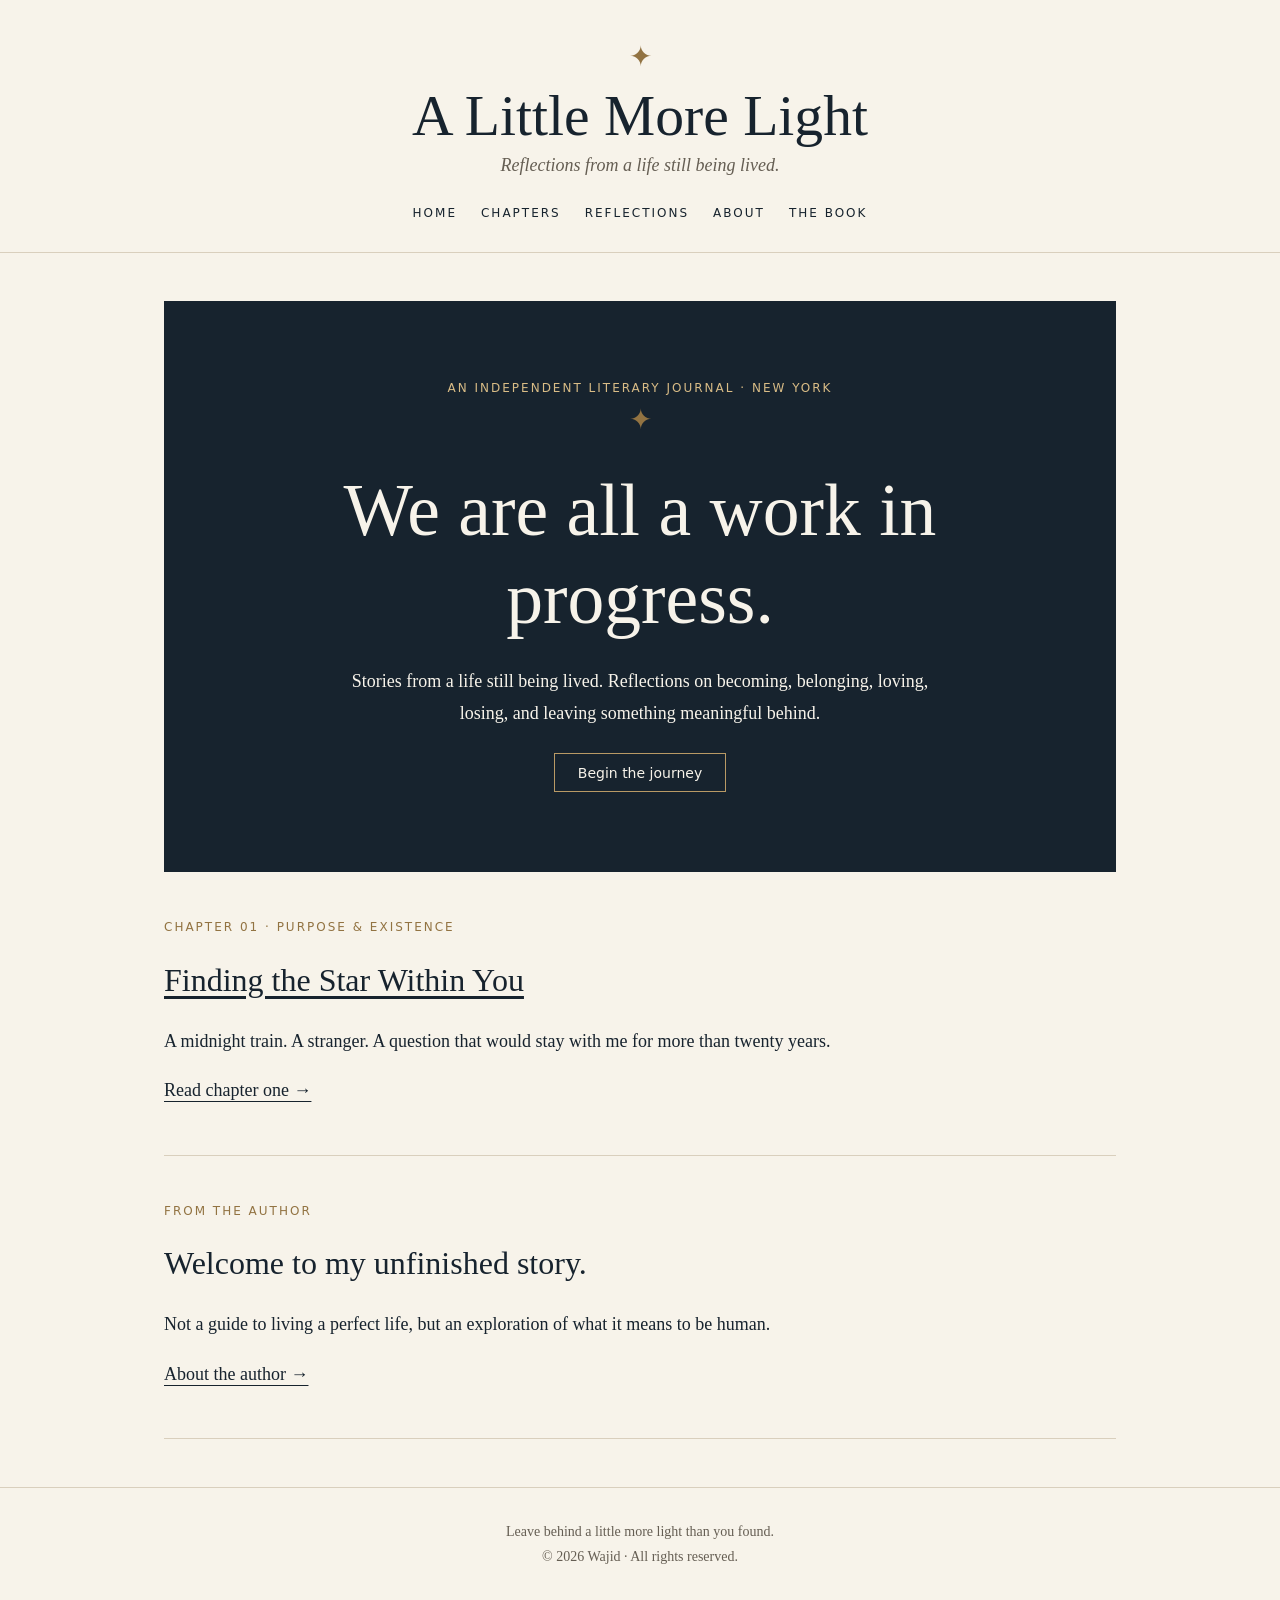
==== index.html @ 2995e587 "Build author website: index.html" ====
<!doctype html><html lang="en"><head><meta charset="utf-8"><meta name="viewport" content="width=device-width, initial-scale=1"><title>Home | A Little More Light</title><meta name="description" content="Personal essays on life, growth, purpose and legacy."><meta property="og:title" content="Home"><meta property="og:description" content="Personal essays on life, growth, purpose and legacy."><link rel="stylesheet" href="style.css"></head><body><header><div class="star" aria-hidden="true">✦</div><a class="brand" href="index.html">A Little More Light</a><div class="sub">Reflections from a life still being lived.</div><nav aria-label="Main navigation"><a href="index.html">Home</a><a href="chapters.html">Chapters</a><a href="reflections.html">Reflections</a><a href="about.html">About</a><a href="book.html">The Book</a></nav></header><main><section class="hero"><div class="eyebrow">An independent literary journal · New York</div><div class="star" aria-hidden="true">✦</div><h1>We are all a work in progress.</h1><p>Stories from a life still being lived. Reflections on becoming, belonging, loving, losing, and leaving something meaningful behind.</p><a class="cta" href="chapter-one.html">Begin the journey</a></section><section class="feature"><div class="eyebrow">Chapter 01 · Purpose &amp; existence</div><h2><a href="chapter-one.html">Finding the Star Within You</a></h2><p>A midnight train. A stranger. A question that would stay with me for more than twenty years.</p><a href="chapter-one.html">Read chapter one →</a></section><section class="feature"><div class="eyebrow">From the author</div><h2>Welcome to my unfinished story.</h2><p>Not a guide to living a perfect life, but an exploration of what it means to be human.</p><a href="about.html">About the author →</a></section></main><footer>Leave behind a little more light than you found.<br>© 2026 Wajid · All rights reserved.</footer></body></html>
---- style.css ----
:root{--ink:#17232e;--paper:#f7f3ea;--gold:#927342;--muted:#655e53}*{box-sizing:border-box}body{margin:0;background:var(--paper);color:var(--ink);font:18px/1.75 Georgia,serif}a{color:inherit;text-underline-offset:5px}header,footer{text-align:center;padding:2rem 1rem}header{border-bottom:1px solid #d9cfbd}header a{text-decoration:none}nav{display:flex;justify-content:center;flex-wrap:wrap;gap:1.5rem;font:12px system-ui;letter-spacing:2px;text-transform:uppercase;margin-top:1.5rem}nav a:hover{text-decoration:underline}.brand{font-size:clamp(2rem,5vw,3.6rem);line-height:1.2;display:block}.star{color:var(--gold);font-size:28px}.sub{color:var(--muted);font-style:italic}main{max-width:1000px;margin:auto;padding:3rem 24px}h1,h2{font-weight:400;line-height:1.2}h1{font-size:clamp(2.5rem,6vw,4.6rem);margin:.3em 0}h2{font-size:2rem}.eyebrow{font:12px system-ui;letter-spacing:2px;text-transform:uppercase;color:var(--gold)}.hero{background:var(--ink);color:#f7f3ea;padding:clamp(2rem,7vw,5rem);text-align:center;position:relative;overflow:hidden}.hero .eyebrow{color:#d9bc86}.hero p{max-width:580px;margin:1.5rem auto}.cta{display:inline-block;border:1px solid #b99a65;padding:.65rem 1.4rem;text-decoration:none;font:14px system-ui}.cta:hover{background:#b99a65;color:#17232e}.feature{padding:3rem 0;border-bottom:1px solid #d9cfbd}.reading{max-width:720px}.reading h1{font-size:clamp(2.5rem,6vw,4rem)}.reading p{margin:1.4em 0}.reading blockquote{margin:2rem 0;padding:0 0 0 1.2rem;border-left:2px solid var(--gold);font-size:1.4rem}footer{border-top:1px solid #d9cfbd;color:var(--muted);font-size:14px}button{font:inherit}a:focus-visible{outline:2px solid var(--gold);outline-offset:4px}
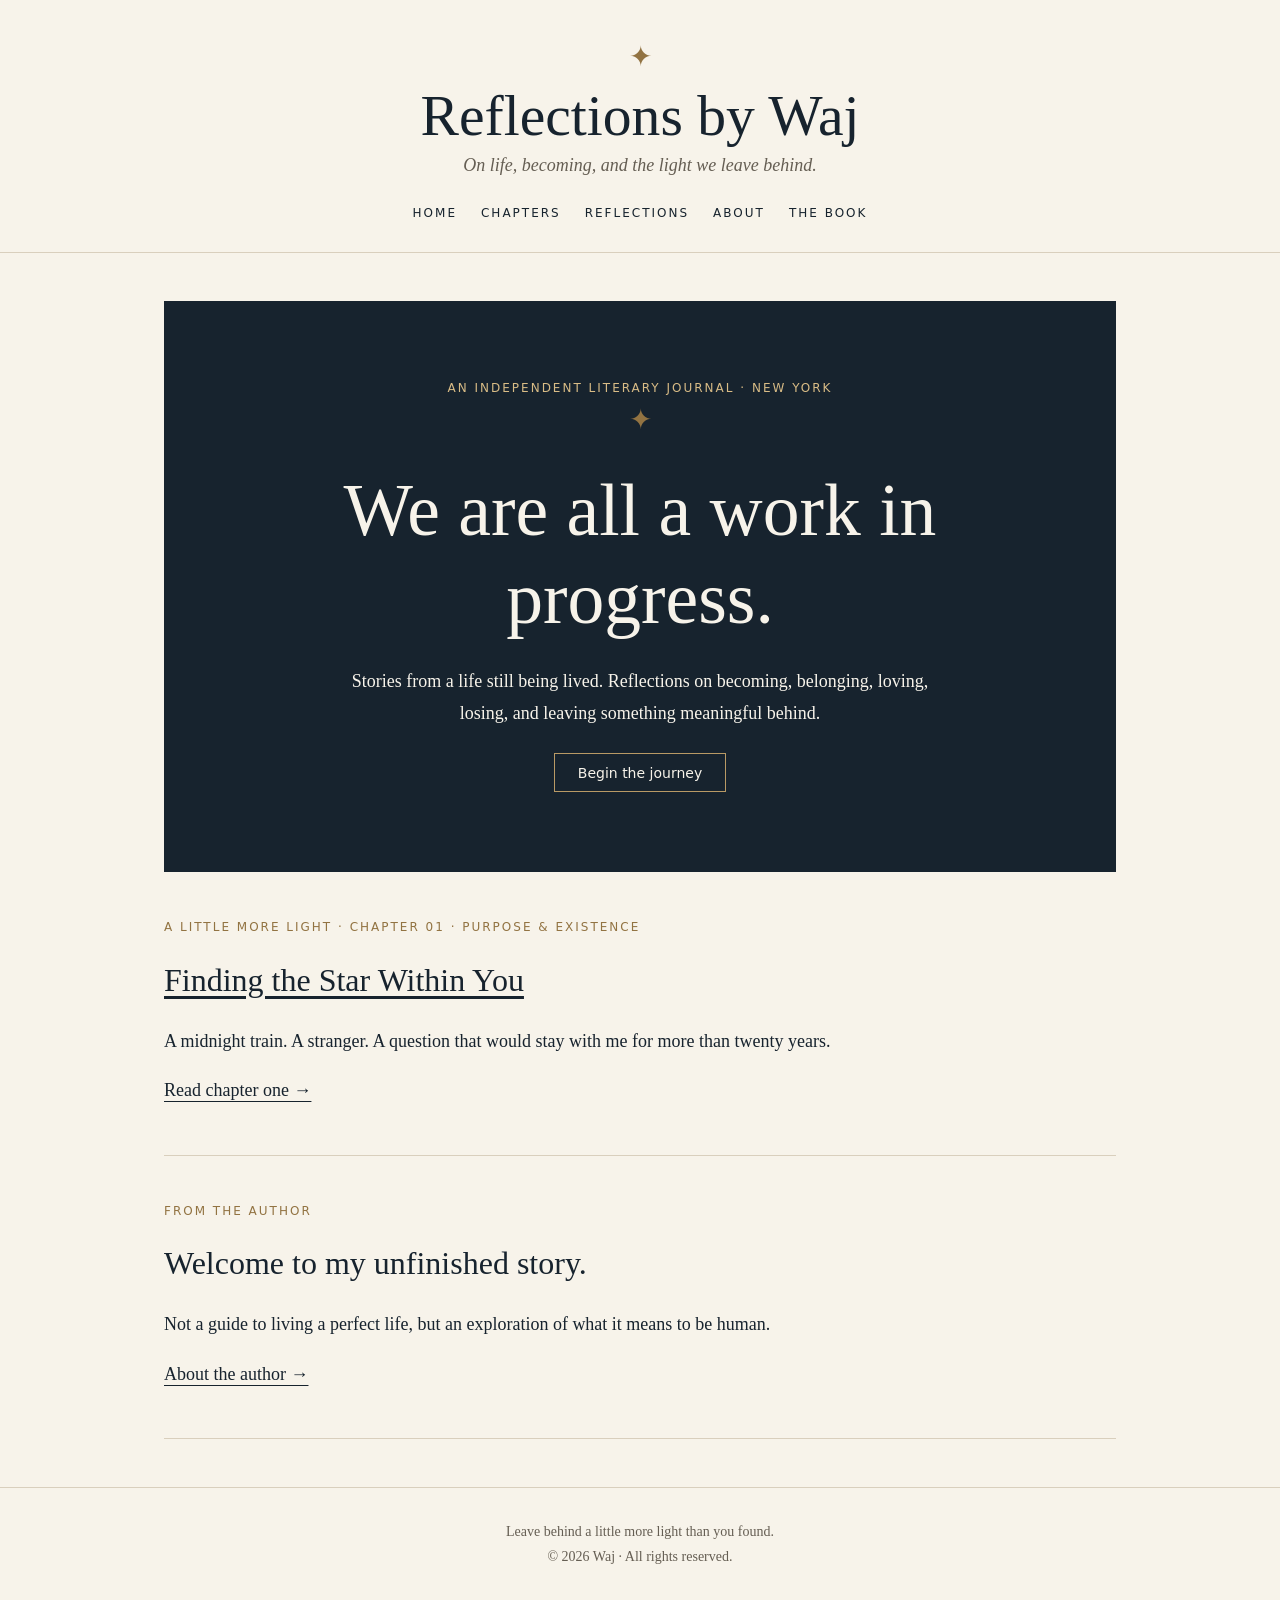
==== commit 6d1ea6ac: "Rebrand publication as Reflections by Waj" ====
--- a/index.html
+++ b/index.html
@@ -1 +1 @@
-<!doctype html><html lang="en"><head><meta charset="utf-8"><meta name="viewport" content="width=device-width, initial-scale=1"><title>Home | A Little More Light</title><meta name="description" content="Personal essays on life, growth, purpose and legacy."><meta property="og:title" content="Home"><meta property="og:description" content="Personal essays on life, growth, purpose and legacy."><link rel="stylesheet" href="style.css"></head><body><header><div class="star" aria-hidden="true">✦</div><a class="brand" href="index.html">A Little More Light</a><div class="sub">Reflections from a life still being lived.</div><nav aria-label="Main navigation"><a href="index.html">Home</a><a href="chapters.html">Chapters</a><a href="reflections.html">Reflections</a><a href="about.html">About</a><a href="book.html">The Book</a></nav></header><main><section class="hero"><div class="eyebrow">An independent literary journal · New York</div><div class="star" aria-hidden="true">✦</div><h1>We are all a work in progress.</h1><p>Stories from a life still being lived. Reflections on becoming, belonging, loving, losing, and leaving something meaningful behind.</p><a class="cta" href="chapter-one.html">Begin the journey</a></section><section class="feature"><div class="eyebrow">Chapter 01 · Purpose &amp; existence</div><h2><a href="chapter-one.html">Finding the Star Within You</a></h2><p>A midnight train. A stranger. A question that would stay with me for more than twenty years.</p><a href="chapter-one.html">Read chapter one →</a></section><section class="feature"><div class="eyebrow">From the author</div><h2>Welcome to my unfinished story.</h2><p>Not a guide to living a perfect life, but an exploration of what it means to be human.</p><a href="about.html">About the author →</a></section></main><footer>Leave behind a little more light than you found.<br>© 2026 Wajid · All rights reserved.</footer></body></html>+<!doctype html><html lang="en"><head><meta charset="utf-8"><meta name="viewport" content="width=device-width, initial-scale=1"><title>Home | Reflections by Waj</title><meta name="description" content="Personal essays on life, growth, purpose and legacy."><meta property="og:title" content="Home"><meta property="og:description" content="Personal essays on life, growth, purpose and legacy."><link rel="icon" href="favicon.svg" type="image/svg+xml"><link rel="stylesheet" href="style.css"></head><body><header><div class="star" aria-hidden="true">✦</div><a class="brand" href="index.html">Reflections by Waj</a><div class="sub">On life, becoming, and the light we leave behind.</div><nav aria-label="Main navigation"><a href="index.html">Home</a><a href="chapters.html">Chapters</a><a href="reflections.html">Reflections</a><a href="about.html">About</a><a href="book.html">The Book</a></nav></header><main><section class="hero"><div class="eyebrow">An independent literary journal · New York</div><div class="star" aria-hidden="true">✦</div><h1>We are all a work in progress.</h1><p>Stories from a life still being lived. Reflections on becoming, belonging, loving, losing, and leaving something meaningful behind.</p><a class="cta" href="chapter-one.html">Begin the journey</a></section><section class="feature"><div class="eyebrow">A Little More Light · Chapter 01 · Purpose &amp; existence</div><h2><a href="chapter-one.html">Finding the Star Within You</a></h2><p>A midnight train. A stranger. A question that would stay with me for more than twenty years.</p><a href="chapter-one.html">Read chapter one →</a></section><section class="feature"><div class="eyebrow">From the author</div><h2>Welcome to my unfinished story.</h2><p>Not a guide to living a perfect life, but an exploration of what it means to be human.</p><a href="about.html">About the author →</a></section></main><footer>Leave behind a little more light than you found.<br>© 2026 Waj · All rights reserved.</footer></body></html>
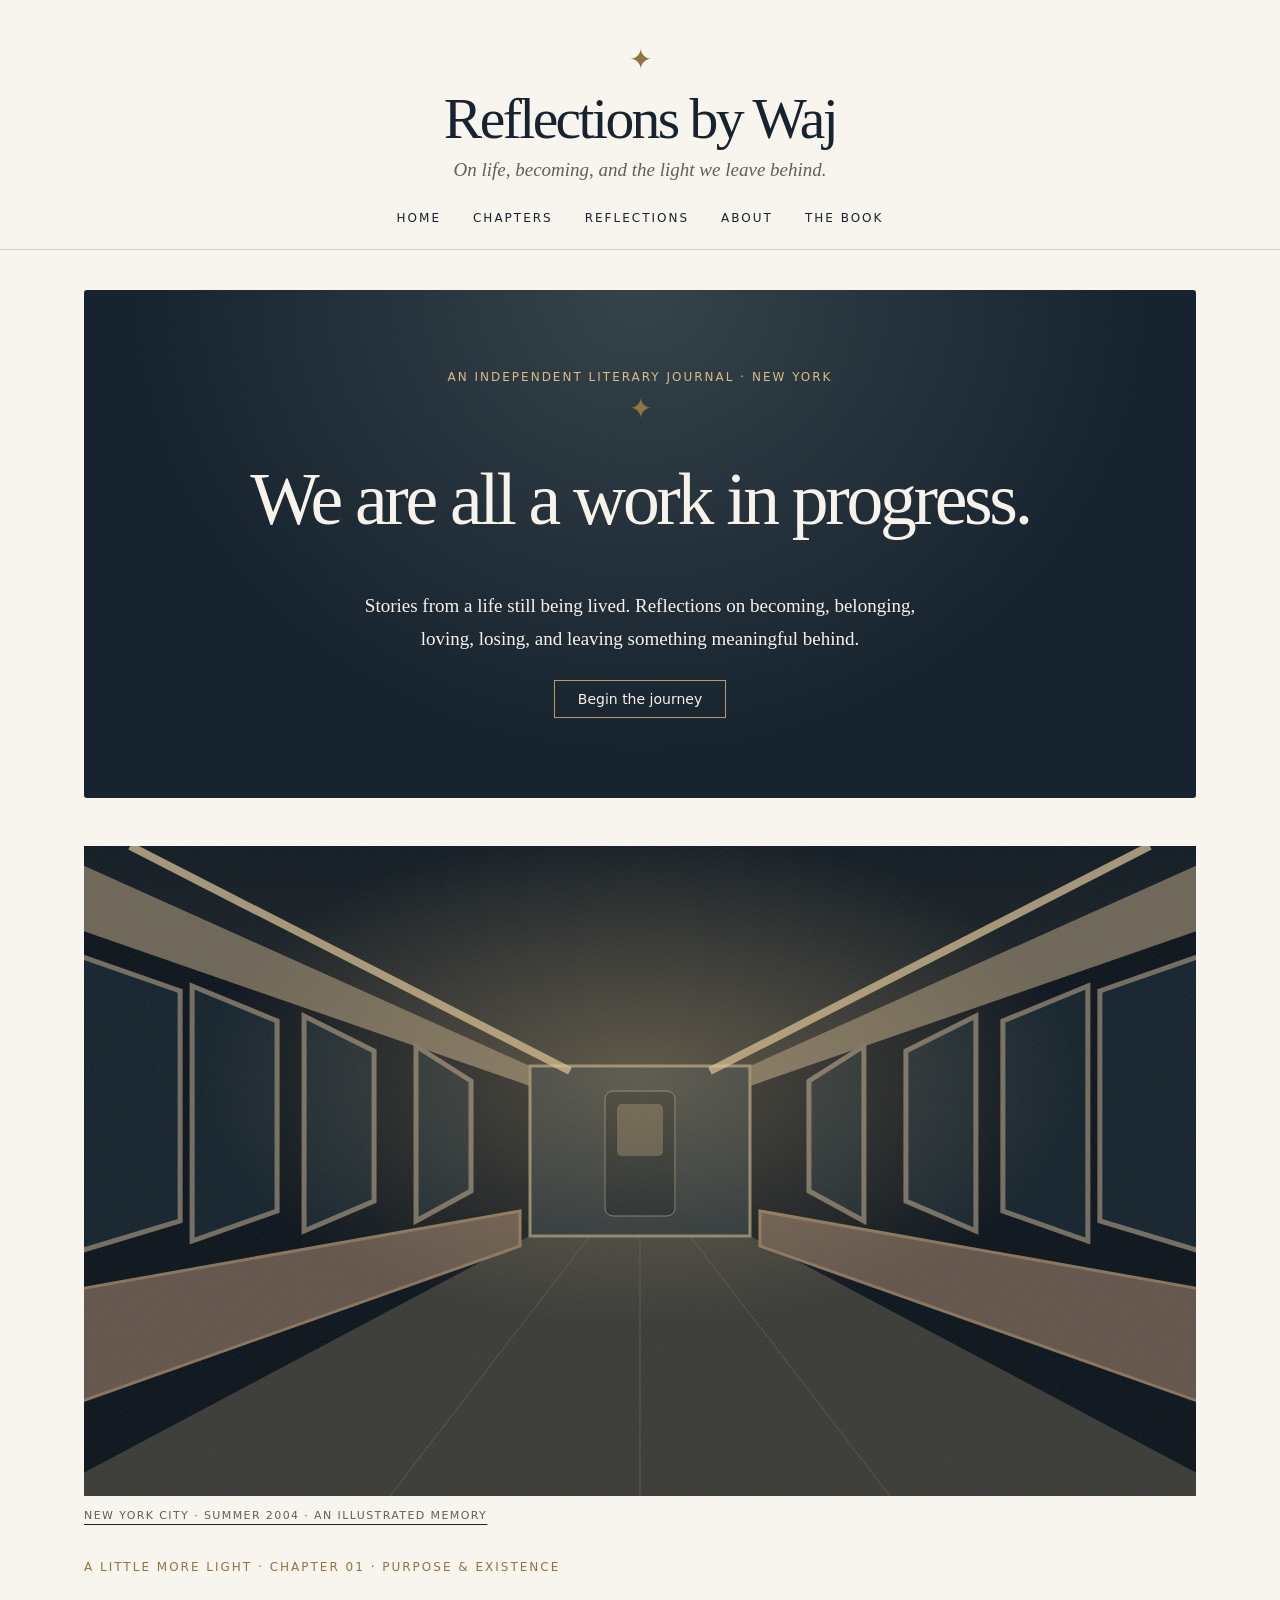
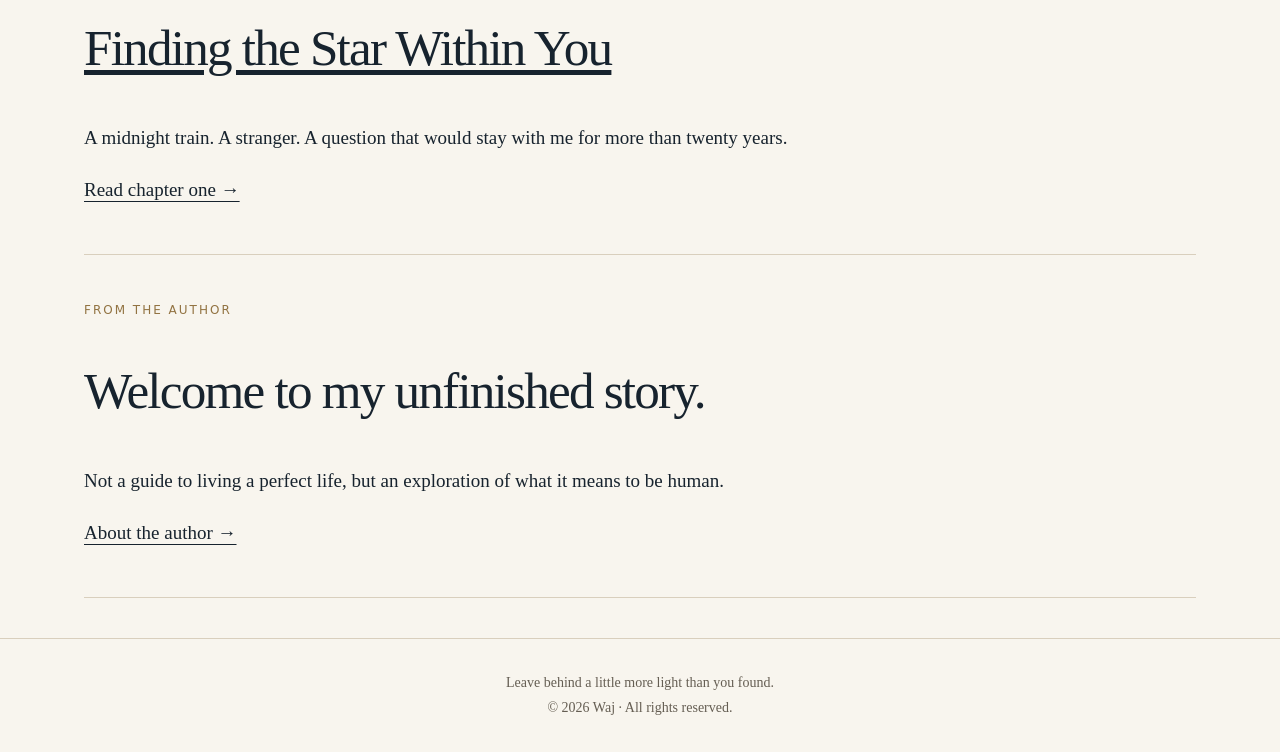
==== commit 4a58a463: "Add cinematic chapter presentation" ====
--- a/index.html
+++ b/index.html
@@ -1 +1 @@
-<!doctype html><html lang="en"><head><meta charset="utf-8"><meta name="viewport" content="width=device-width, initial-scale=1"><title>Home | Reflections by Waj</title><meta name="description" content="Personal essays on life, growth, purpose and legacy."><meta property="og:title" content="Home"><meta property="og:description" content="Personal essays on life, growth, purpose and legacy."><link rel="icon" href="favicon.svg" type="image/svg+xml"><link rel="stylesheet" href="style.css"></head><body><header><div class="star" aria-hidden="true">✦</div><a class="brand" href="index.html">Reflections by Waj</a><div class="sub">On life, becoming, and the light we leave behind.</div><nav aria-label="Main navigation"><a href="index.html">Home</a><a href="chapters.html">Chapters</a><a href="reflections.html">Reflections</a><a href="about.html">About</a><a href="book.html">The Book</a></nav></header><main><section class="hero"><div class="eyebrow">An independent literary journal · New York</div><div class="star" aria-hidden="true">✦</div><h1>We are all a work in progress.</h1><p>Stories from a life still being lived. Reflections on becoming, belonging, loving, losing, and leaving something meaningful behind.</p><a class="cta" href="chapter-one.html">Begin the journey</a></section><section class="feature"><div class="eyebrow">A Little More Light · Chapter 01 · Purpose &amp; existence</div><h2><a href="chapter-one.html">Finding the Star Within You</a></h2><p>A midnight train. A stranger. A question that would stay with me for more than twenty years.</p><a href="chapter-one.html">Read chapter one →</a></section><section class="feature"><div class="eyebrow">From the author</div><h2>Welcome to my unfinished story.</h2><p>Not a guide to living a perfect life, but an exploration of what it means to be human.</p><a href="about.html">About the author →</a></section></main><footer>Leave behind a little more light than you found.<br>© 2026 Waj · All rights reserved.</footer></body></html>+<!doctype html><html lang="en"><head><meta charset="utf-8"><meta name="viewport" content="width=device-width, initial-scale=1"><title>Home | Reflections by Waj</title><meta name="description" content="Personal essays on life, growth, purpose and legacy."><meta property="og:title" content="Home"><meta property="og:description" content="Personal essays on life, growth, purpose and legacy."><link rel="icon" href="favicon.svg" type="image/svg+xml"><link rel="stylesheet" href="style.css"></head><body><header><div class="star" aria-hidden="true">✦</div><a class="brand" href="index.html">Reflections by Waj</a><div class="sub">On life, becoming, and the light we leave behind.</div><nav aria-label="Main navigation"><a href="index.html">Home</a><a href="chapters.html">Chapters</a><a href="reflections.html">Reflections</a><a href="about.html">About</a><a href="book.html">The Book</a></nav></header><main><section class="hero"><div class="eyebrow">An independent literary journal · New York</div><div class="star" aria-hidden="true">✦</div><h1>We are all a work in progress.</h1><p>Stories from a life still being lived. Reflections on becoming, belonging, loving, losing, and leaving something meaningful behind.</p><a class="cta" href="chapter-one.html">Begin the journey</a></section><section class="feature"><a href="chapter-one.html" aria-label="Read Finding the Star Within You"><figure class="cinema"><img src="midnight-train.svg" alt="Atmospheric illustration of an empty subway carriage at night" width="1200" height="650"><figcaption>New York City · Summer 2004 · An illustrated memory</figcaption></figure></a><div class="eyebrow">A Little More Light · Chapter 01 · Purpose &amp; existence</div><h2><a href="chapter-one.html">Finding the Star Within You</a></h2><p>A midnight train. A stranger. A question that would stay with me for more than twenty years.</p><a href="chapter-one.html">Read chapter one →</a></section><section class="feature"><div class="eyebrow">From the author</div><h2>Welcome to my unfinished story.</h2><p>Not a guide to living a perfect life, but an exploration of what it means to be human.</p><a href="about.html">About the author →</a></section></main><footer>Leave behind a little more light than you found.<br>© 2026 Waj · All rights reserved.</footer></body></html>
--- a/style.css
+++ b/style.css
@@ -1 +1,2 @@
-:root{--ink:#17232e;--paper:#f7f3ea;--gold:#927342;--muted:#655e53}*{box-sizing:border-box}body{margin:0;background:var(--paper);color:var(--ink);font:18px/1.75 Georgia,serif}a{color:inherit;text-underline-offset:5px}header,footer{text-align:center;padding:2rem 1rem}header{border-bottom:1px solid #d9cfbd}header a{text-decoration:none}nav{display:flex;justify-content:center;flex-wrap:wrap;gap:1.5rem;font:12px system-ui;letter-spacing:2px;text-transform:uppercase;margin-top:1.5rem}nav a:hover{text-decoration:underline}.brand{font-size:clamp(2rem,5vw,3.6rem);line-height:1.2;display:block}.star{color:var(--gold);font-size:28px}.sub{color:var(--muted);font-style:italic}main{max-width:1000px;margin:auto;padding:3rem 24px}h1,h2{font-weight:400;line-height:1.2}h1{font-size:clamp(2.5rem,6vw,4.6rem);margin:.3em 0}h2{font-size:2rem}.eyebrow{font:12px system-ui;letter-spacing:2px;text-transform:uppercase;color:var(--gold)}.hero{background:var(--ink);color:#f7f3ea;padding:clamp(2rem,7vw,5rem);text-align:center;position:relative;overflow:hidden}.hero .eyebrow{color:#d9bc86}.hero p{max-width:580px;margin:1.5rem auto}.cta{display:inline-block;border:1px solid #b99a65;padding:.65rem 1.4rem;text-decoration:none;font:14px system-ui}.cta:hover{background:#b99a65;color:#17232e}.feature{padding:3rem 0;border-bottom:1px solid #d9cfbd}.reading{max-width:720px}.reading h1{font-size:clamp(2.5rem,6vw,4rem)}.reading p{margin:1.4em 0}.reading blockquote{margin:2rem 0;padding:0 0 0 1.2rem;border-left:2px solid var(--gold);font-size:1.4rem}footer{border-top:1px solid #d9cfbd;color:var(--muted);font-size:14px}button{font:inherit}a:focus-visible{outline:2px solid var(--gold);outline-offset:4px}+:root{--ink:#17232e;--paper:#f7f3ea;--gold:#927342;--muted:#655e53}*{box-sizing:border-box}body{margin:0;background:var(--paper);color:var(--ink);font:18px/1.75 Georgia,serif}a{color:inherit;text-underline-offset:5px}header,footer{text-align:center;padding:2rem 1rem}header{border-bottom:1px solid #d9cfbd}header a{text-decoration:none}nav{display:flex;justify-content:center;flex-wrap:wrap;gap:1.5rem;font:12px system-ui;letter-spacing:2px;text-transform:uppercase;margin-top:1.5rem}nav a:hover{text-decoration:underline}.brand{font-size:clamp(2rem,5vw,3.6rem);line-height:1.2;display:block}.star{color:var(--gold);font-size:28px}.sub{color:var(--muted);font-style:italic}main{max-width:1000px;margin:auto;padding:3rem 24px}h1,h2{font-weight:400;line-height:1.2}h1{font-size:clamp(2.5rem,6vw,4.6rem);margin:.3em 0}h2{font-size:2rem}.eyebrow{font:12px system-ui;letter-spacing:2px;text-transform:uppercase;color:var(--gold)}.hero{background:var(--ink);color:#f7f3ea;padding:clamp(2rem,7vw,5rem);text-align:center;position:relative;overflow:hidden}.hero .eyebrow{color:#d9bc86}.hero p{max-width:580px;margin:1.5rem auto}.cta{display:inline-block;border:1px solid #b99a65;padding:.65rem 1.4rem;text-decoration:none;font:14px system-ui}.cta:hover{background:#b99a65;color:#17232e}.feature{padding:3rem 0;border-bottom:1px solid #d9cfbd}.reading{max-width:720px}.reading h1{font-size:clamp(2.5rem,6vw,4rem)}.reading p{margin:1.4em 0}.reading blockquote{margin:2rem 0;padding:0 0 0 1.2rem;border-left:2px solid var(--gold);font-size:1.4rem}footer{border-top:1px solid #d9cfbd;color:var(--muted);font-size:14px}button{font:inherit}a:focus-visible{outline:2px solid var(--gold);outline-offset:4px}
+body{background:#f8f5ee;font-size:19px}header{padding:2.2rem 1rem 1.5rem}.brand{letter-spacing:-.045em}nav{gap:clamp(.7rem,3vw,2rem)}main{max-width:1160px;padding:2.5rem 24px}.hero{min-height:420px;display:flex;flex-direction:column;align-items:center;justify-content:center;background:radial-gradient(ellipse at 50% 0%,#35434a,#17232e 65%);border-radius:3px}.hero h1{max-width:780px;letter-spacing:-.045em}.feature h2{font-size:clamp(2rem,4vw,3.4rem);letter-spacing:-.035em}.cinema{margin:0 0 2rem;overflow:hidden}.cinema img{display:block;width:100%;aspect-ratio:1200/650;object-fit:cover}.cinema figcaption{font:11px/1.6 system-ui;letter-spacing:1.4px;text-transform:uppercase;color:var(--muted);padding:.7rem 0}.feature .cinema{margin-bottom:1.5rem}.reading{max-width:760px;padding-top:3rem}.reading h1{letter-spacing:-.045em}.reading p{line-height:1.9}.reading h2{margin-top:2.4em}.reading blockquote{border:0;border-top:1px solid #c9b68e;border-bottom:1px solid #c9b68e;padding:1.5rem 0;text-align:center;font-size:clamp(1.5rem,3vw,2rem);font-style:italic;line-height:1.5}.reading .opening:first-letter{float:left;font-size:4.5em;line-height:.85;padding:.09em .12em 0 0;color:var(--gold)}.progress{position:fixed;top:0;left:0;height:3px;width:0;background:#b99a65;z-index:20}.share{display:flex;gap:1rem;flex-wrap:wrap;align-items:center;font:13px system-ui;margin:1.5rem 0}.share button{background:transparent;border:1px solid #a99b80;padding:.6rem 1rem;cursor:pointer;color:var(--ink)}.share button:hover{background:#e9e0d1}.chapter-meta{font:12px system-ui;color:var(--muted);letter-spacing:1px}.chapter-end{text-align:center;color:var(--gold);font-size:2rem;margin:3rem 0}@media(max-width:600px){body{font-size:17px}main{padding:1.5rem 18px}.hero{min-height:340px;padding:2rem 1rem}nav{font-size:10px;letter-spacing:1px}.reading p{line-height:1.8}}@media print{header nav,.share,.progress,footer{display:none}body{background:white}.reading{max-width:none}}
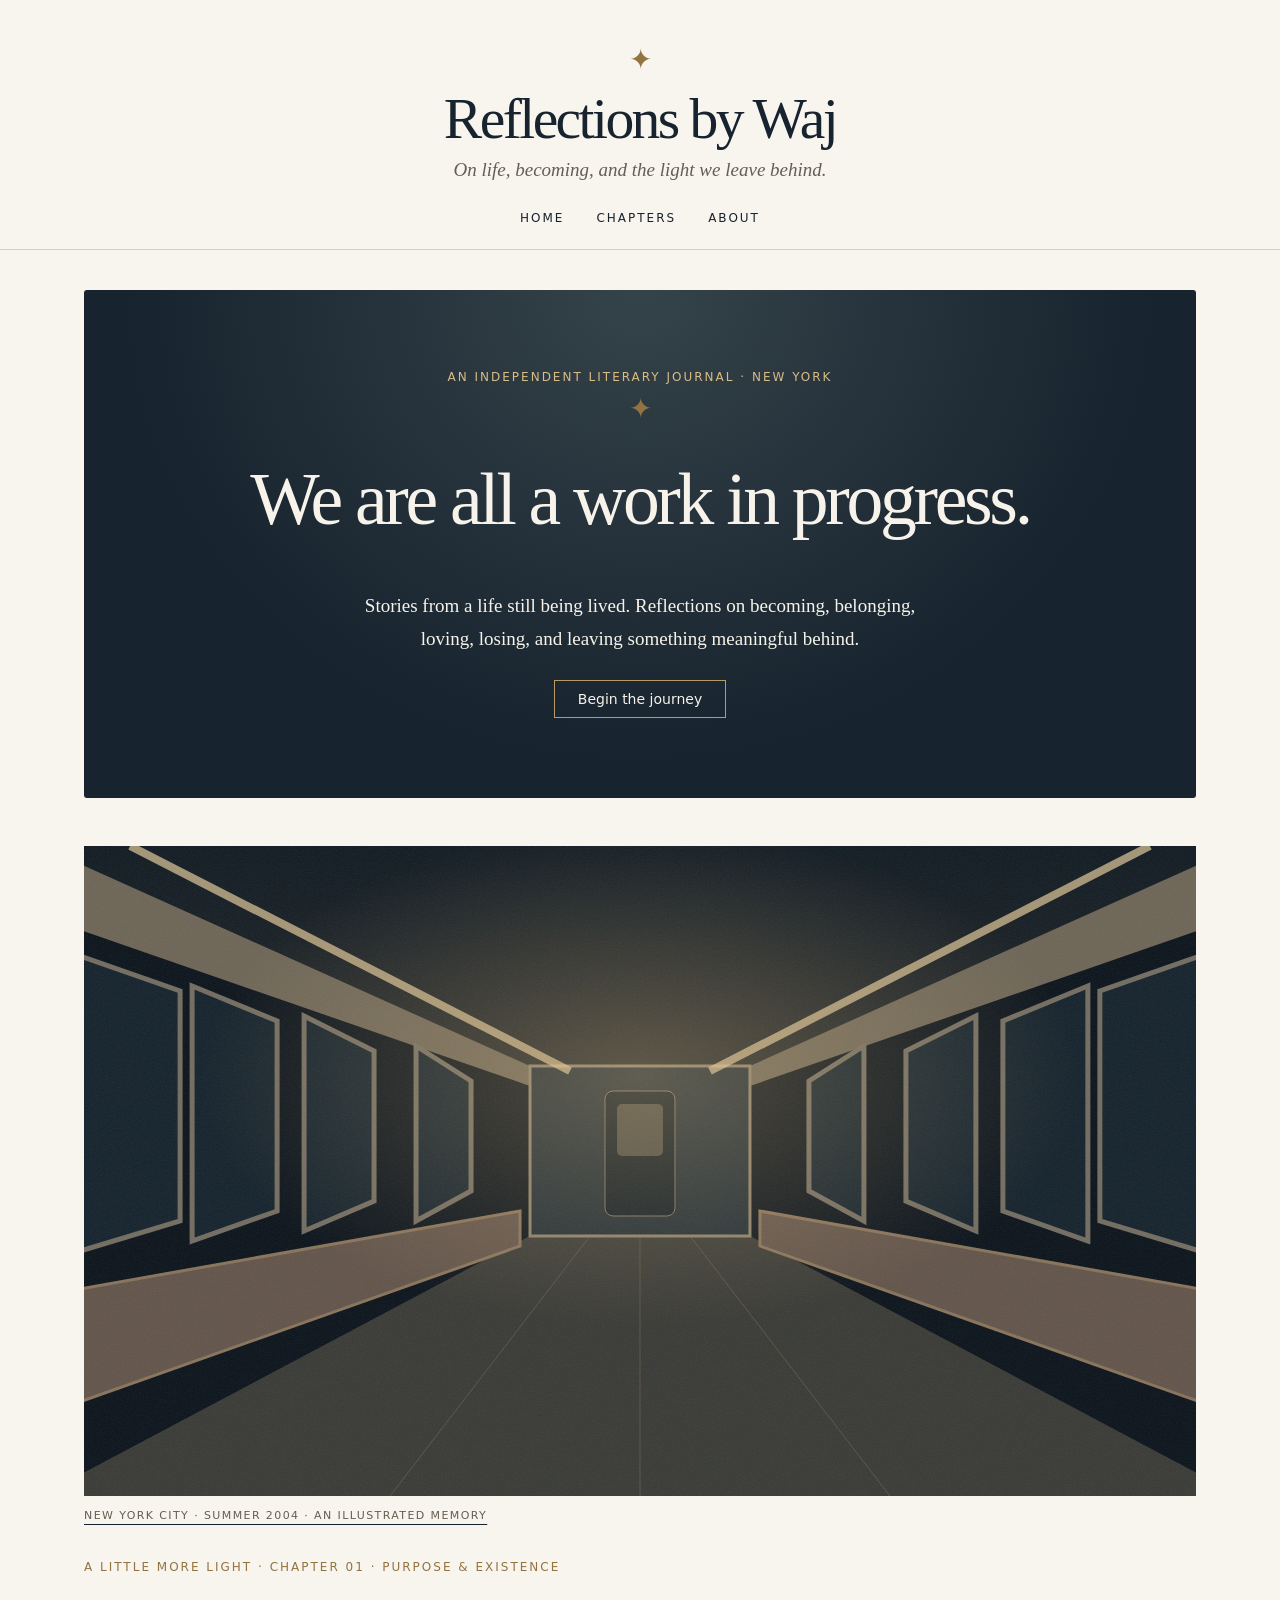
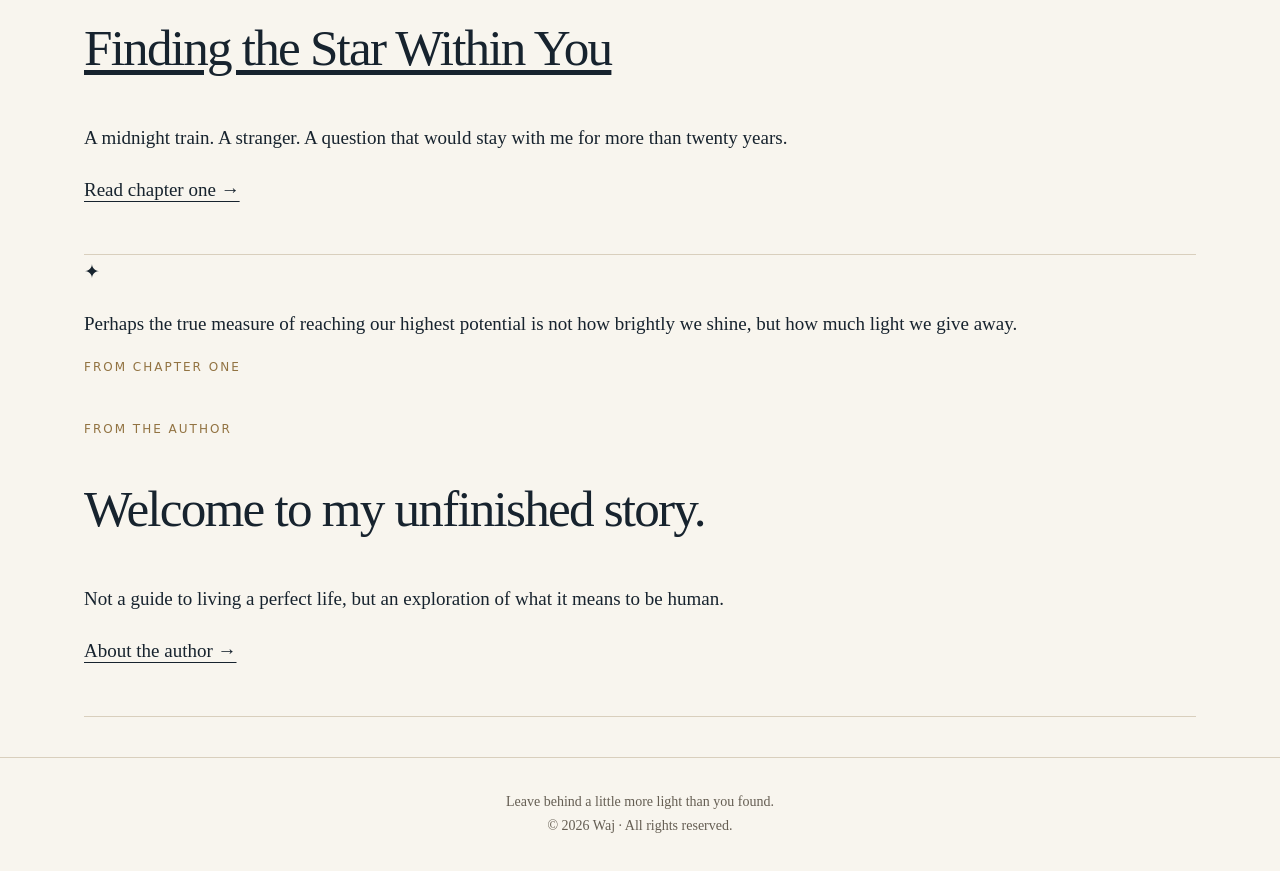
==== commit 57faa3ee: "Focus publication on chapters and reader reflection" ====
--- a/index.html
+++ b/index.html
@@ -1 +1 @@
-<!doctype html><html lang="en"><head><meta charset="utf-8"><meta name="viewport" content="width=device-width, initial-scale=1"><title>Home | Reflections by Waj</title><meta name="description" content="Personal essays on life, growth, purpose and legacy."><meta property="og:title" content="Home"><meta property="og:description" content="Personal essays on life, growth, purpose and legacy."><link rel="icon" href="favicon.svg" type="image/svg+xml"><link rel="stylesheet" href="style.css"></head><body><header><div class="star" aria-hidden="true">✦</div><a class="brand" href="index.html">Reflections by Waj</a><div class="sub">On life, becoming, and the light we leave behind.</div><nav aria-label="Main navigation"><a href="index.html">Home</a><a href="chapters.html">Chapters</a><a href="reflections.html">Reflections</a><a href="about.html">About</a><a href="book.html">The Book</a></nav></header><main><section class="hero"><div class="eyebrow">An independent literary journal · New York</div><div class="star" aria-hidden="true">✦</div><h1>We are all a work in progress.</h1><p>Stories from a life still being lived. Reflections on becoming, belonging, loving, losing, and leaving something meaningful behind.</p><a class="cta" href="chapter-one.html">Begin the journey</a></section><section class="feature"><a href="chapter-one.html" aria-label="Read Finding the Star Within You"><figure class="cinema"><img src="midnight-train.svg" alt="Atmospheric illustration of an empty subway carriage at night" width="1200" height="650"><figcaption>New York City · Summer 2004 · An illustrated memory</figcaption></figure></a><div class="eyebrow">A Little More Light · Chapter 01 · Purpose &amp; existence</div><h2><a href="chapter-one.html">Finding the Star Within You</a></h2><p>A midnight train. A stranger. A question that would stay with me for more than twenty years.</p><a href="chapter-one.html">Read chapter one →</a></section><section class="feature"><div class="eyebrow">From the author</div><h2>Welcome to my unfinished story.</h2><p>Not a guide to living a perfect life, but an exploration of what it means to be human.</p><a href="about.html">About the author →</a></section></main><footer>Leave behind a little more light than you found.<br>© 2026 Waj · All rights reserved.</footer></body></html>+<!doctype html><html lang="en"><head><meta charset="utf-8"><meta name="viewport" content="width=device-width, initial-scale=1"><title>Home | Reflections by Waj</title><meta name="description" content="Personal essays on life, growth, purpose and legacy."><meta property="og:title" content="Home"><meta property="og:description" content="Personal essays on life, growth, purpose and legacy."><link rel="icon" href="favicon.svg" type="image/svg+xml"><link rel="stylesheet" href="style.css"></head><body><header><div class="star" aria-hidden="true">✦</div><a class="brand" href="index.html">Reflections by Waj</a><div class="sub">On life, becoming, and the light we leave behind.</div><nav aria-label="Main navigation"><a href="index.html">Home</a><a href="chapters.html">Chapters</a><a href="about.html">About</a></nav></header><main><section class="hero"><div class="eyebrow">An independent literary journal · New York</div><div class="star" aria-hidden="true">✦</div><h1>We are all a work in progress.</h1><p>Stories from a life still being lived. Reflections on becoming, belonging, loving, losing, and leaving something meaningful behind.</p><a class="cta" href="chapter-one.html">Begin the journey</a></section><section class="feature"><a href="chapter-one.html" aria-label="Read Finding the Star Within You"><figure class="cinema"><img src="midnight-train.svg" alt="Atmospheric illustration of an empty subway carriage at night" width="1200" height="650"><figcaption>New York City · Summer 2004 · An illustrated memory</figcaption></figure></a><div class="eyebrow">A Little More Light · Chapter 01 · Purpose &amp; existence</div><h2><a href="chapter-one.html">Finding the Star Within You</a></h2><p>A midnight train. A stranger. A question that would stay with me for more than twenty years.</p><a href="chapter-one.html">Read chapter one →</a></section><section class="interlude"><span aria-hidden="true">✦</span><p>Perhaps the true measure of reaching our highest potential is not how brightly we shine, but how much light we give away.</p><div class="eyebrow">From Chapter One</div></section><section class="feature"><div class="eyebrow">From the author</div><h2>Welcome to my unfinished story.</h2><p>Not a guide to living a perfect life, but an exploration of what it means to be human.</p><a href="about.html">About the author →</a></section></main><footer>Leave behind a little more light than you found.<br>© 2026 Waj · All rights reserved.</footer></body></html>
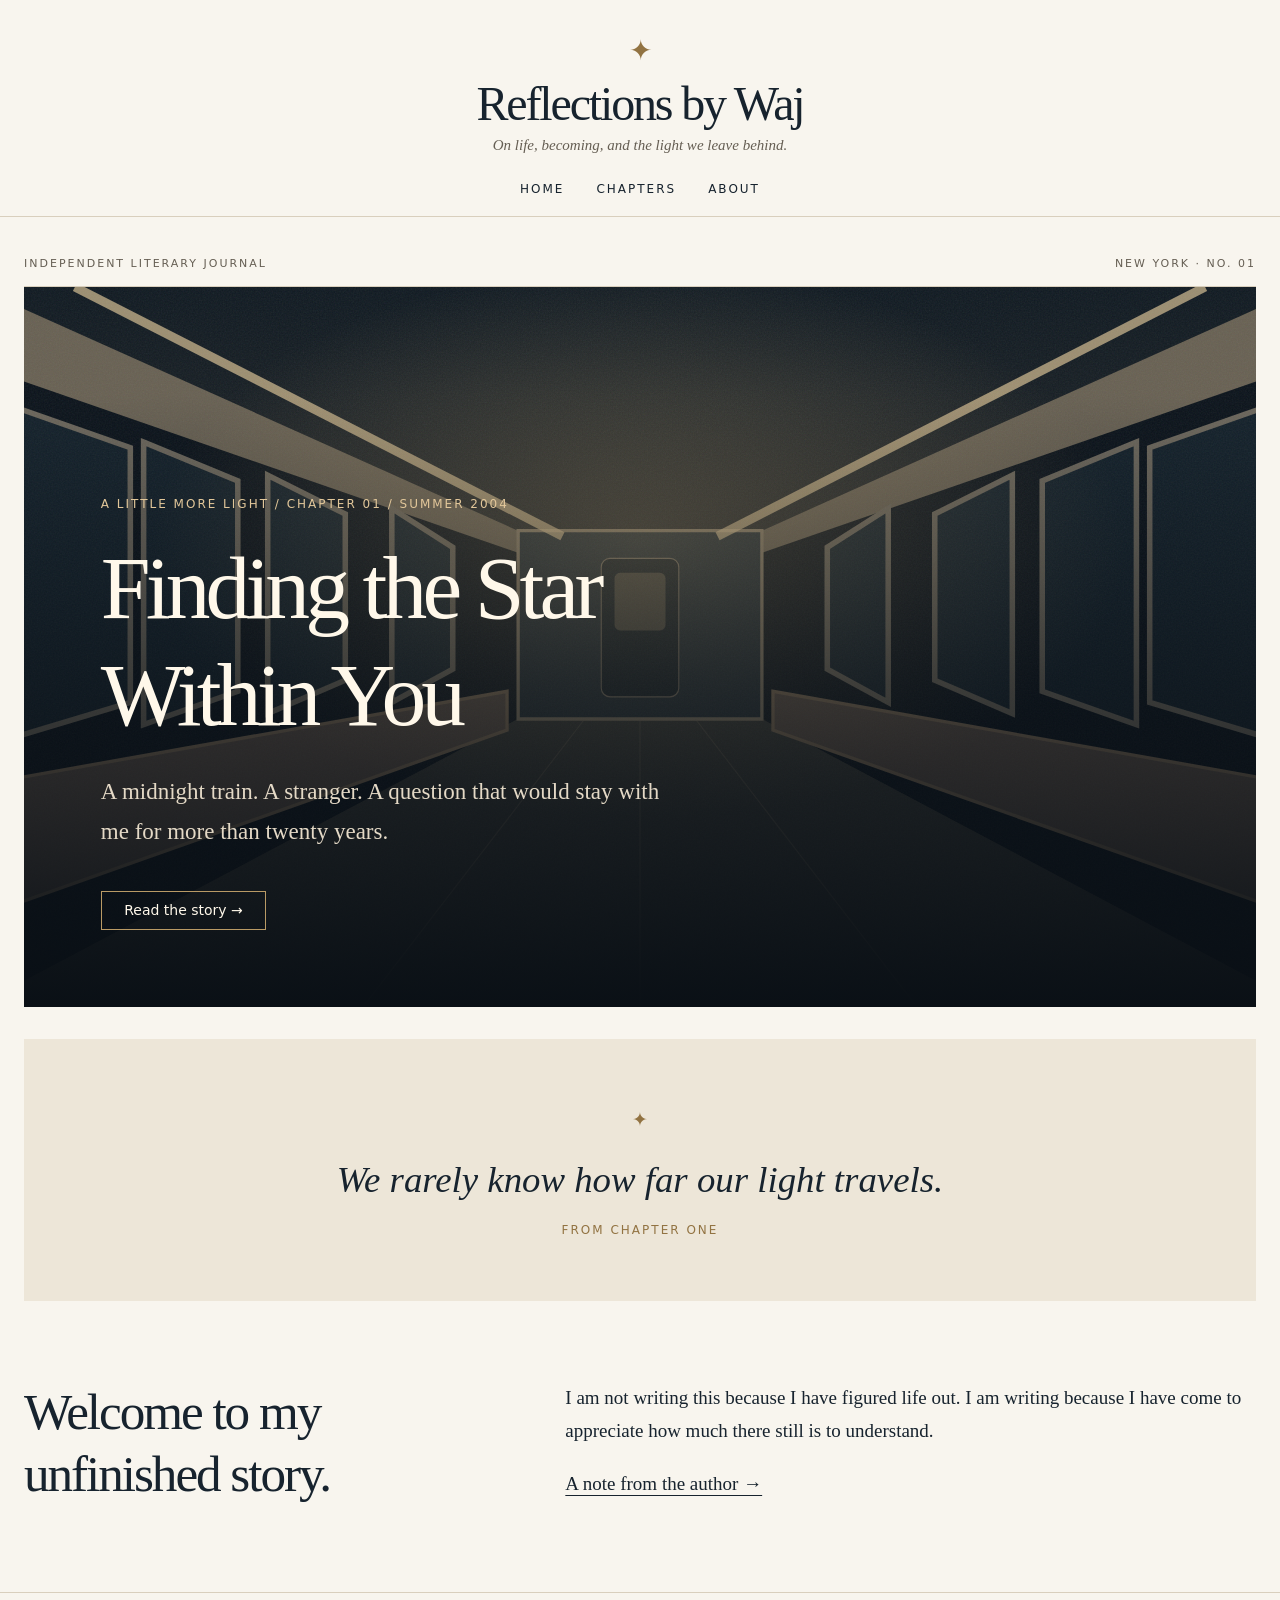
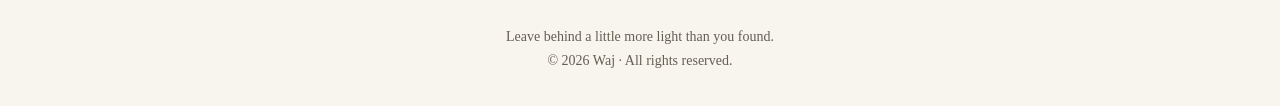
==== commit d842616a: "Implement cinematic homepage cover" ====
--- a/index.html
+++ b/index.html
@@ -1 +1 @@
-<!doctype html><html lang="en"><head><meta charset="utf-8"><meta name="viewport" content="width=device-width, initial-scale=1"><title>Home | Reflections by Waj</title><meta name="description" content="Personal essays on life, growth, purpose and legacy."><meta property="og:title" content="Home"><meta property="og:description" content="Personal essays on life, growth, purpose and legacy."><link rel="icon" href="favicon.svg" type="image/svg+xml"><link rel="stylesheet" href="style.css"></head><body><header><div class="star" aria-hidden="true">✦</div><a class="brand" href="index.html">Reflections by Waj</a><div class="sub">On life, becoming, and the light we leave behind.</div><nav aria-label="Main navigation"><a href="index.html">Home</a><a href="chapters.html">Chapters</a><a href="about.html">About</a></nav></header><main><section class="hero"><div class="eyebrow">An independent literary journal · New York</div><div class="star" aria-hidden="true">✦</div><h1>We are all a work in progress.</h1><p>Stories from a life still being lived. Reflections on becoming, belonging, loving, losing, and leaving something meaningful behind.</p><a class="cta" href="chapter-one.html">Begin the journey</a></section><section class="feature"><a href="chapter-one.html" aria-label="Read Finding the Star Within You"><figure class="cinema"><img src="midnight-train.svg" alt="Atmospheric illustration of an empty subway carriage at night" width="1200" height="650"><figcaption>New York City · Summer 2004 · An illustrated memory</figcaption></figure></a><div class="eyebrow">A Little More Light · Chapter 01 · Purpose &amp; existence</div><h2><a href="chapter-one.html">Finding the Star Within You</a></h2><p>A midnight train. A stranger. A question that would stay with me for more than twenty years.</p><a href="chapter-one.html">Read chapter one →</a></section><section class="interlude"><span aria-hidden="true">✦</span><p>Perhaps the true measure of reaching our highest potential is not how brightly we shine, but how much light we give away.</p><div class="eyebrow">From Chapter One</div></section><section class="feature"><div class="eyebrow">From the author</div><h2>Welcome to my unfinished story.</h2><p>Not a guide to living a perfect life, but an exploration of what it means to be human.</p><a href="about.html">About the author →</a></section></main><footer>Leave behind a little more light than you found.<br>© 2026 Waj · All rights reserved.</footer></body></html>+<!doctype html><html lang="en"><head><meta charset="utf-8"><meta name="viewport" content="width=device-width, initial-scale=1"><title>Home | Reflections by Waj</title><meta name="description" content="Personal essays on life, growth, purpose and legacy."><meta property="og:title" content="Home"><meta property="og:description" content="Personal essays on life, growth, purpose and legacy."><link rel="icon" href="favicon.svg" type="image/svg+xml"><link rel="stylesheet" href="style.css"></head><body class="home"><header><div class="star" aria-hidden="true">✦</div><a class="brand" href="index.html">Reflections by Waj</a><div class="sub">On life, becoming, and the light we leave behind.</div><nav aria-label="Main navigation"><a href="index.html">Home</a><a href="chapters.html">Chapters</a><a href="about.html">About</a></nav></header><main><div class="edition"><span>Independent literary journal</span><span>New York · No. 01</span></div><section class="cover"><img src="midnight-train.svg" alt="Illustrated midnight subway carriage"><div class="cover-copy"><div class="eyebrow">A Little More Light / Chapter 01 / Summer 2004</div><h1>Finding the Star Within You</h1><p>A midnight train. A stranger. A question that would stay with me for more than twenty years.</p><a class="cta" href="chapter-one.html">Read the story →</a></div></section><section class="interlude"><span aria-hidden="true">✦</span><p>We rarely know how far our light travels.</p><div class="eyebrow">From Chapter One</div></section><section class="author-note"><h2>Welcome to my unfinished story.</h2><div><p>I am not writing this because I have figured life out. I am writing because I have come to appreciate how much there still is to understand.</p><a href="about.html">A note from the author →</a></div></section></main><footer>Leave behind a little more light than you found.<br>© 2026 Waj · All rights reserved.</footer></body></html>
--- a/style.css
+++ b/style.css
@@ -1,2 +1,4 @@
 :root{--ink:#17232e;--paper:#f7f3ea;--gold:#927342;--muted:#655e53}*{box-sizing:border-box}body{margin:0;background:var(--paper);color:var(--ink);font:18px/1.75 Georgia,serif}a{color:inherit;text-underline-offset:5px}header,footer{text-align:center;padding:2rem 1rem}header{border-bottom:1px solid #d9cfbd}header a{text-decoration:none}nav{display:flex;justify-content:center;flex-wrap:wrap;gap:1.5rem;font:12px system-ui;letter-spacing:2px;text-transform:uppercase;margin-top:1.5rem}nav a:hover{text-decoration:underline}.brand{font-size:clamp(2rem,5vw,3.6rem);line-height:1.2;display:block}.star{color:var(--gold);font-size:28px}.sub{color:var(--muted);font-style:italic}main{max-width:1000px;margin:auto;padding:3rem 24px}h1,h2{font-weight:400;line-height:1.2}h1{font-size:clamp(2.5rem,6vw,4.6rem);margin:.3em 0}h2{font-size:2rem}.eyebrow{font:12px system-ui;letter-spacing:2px;text-transform:uppercase;color:var(--gold)}.hero{background:var(--ink);color:#f7f3ea;padding:clamp(2rem,7vw,5rem);text-align:center;position:relative;overflow:hidden}.hero .eyebrow{color:#d9bc86}.hero p{max-width:580px;margin:1.5rem auto}.cta{display:inline-block;border:1px solid #b99a65;padding:.65rem 1.4rem;text-decoration:none;font:14px system-ui}.cta:hover{background:#b99a65;color:#17232e}.feature{padding:3rem 0;border-bottom:1px solid #d9cfbd}.reading{max-width:720px}.reading h1{font-size:clamp(2.5rem,6vw,4rem)}.reading p{margin:1.4em 0}.reading blockquote{margin:2rem 0;padding:0 0 0 1.2rem;border-left:2px solid var(--gold);font-size:1.4rem}footer{border-top:1px solid #d9cfbd;color:var(--muted);font-size:14px}button{font:inherit}a:focus-visible{outline:2px solid var(--gold);outline-offset:4px}
-body{background:#f8f5ee;font-size:19px}header{padding:2.2rem 1rem 1.5rem}.brand{letter-spacing:-.045em}nav{gap:clamp(.7rem,3vw,2rem)}main{max-width:1160px;padding:2.5rem 24px}.hero{min-height:420px;display:flex;flex-direction:column;align-items:center;justify-content:center;background:radial-gradient(ellipse at 50% 0%,#35434a,#17232e 65%);border-radius:3px}.hero h1{max-width:780px;letter-spacing:-.045em}.feature h2{font-size:clamp(2rem,4vw,3.4rem);letter-spacing:-.035em}.cinema{margin:0 0 2rem;overflow:hidden}.cinema img{display:block;width:100%;aspect-ratio:1200/650;object-fit:cover}.cinema figcaption{font:11px/1.6 system-ui;letter-spacing:1.4px;text-transform:uppercase;color:var(--muted);padding:.7rem 0}.feature .cinema{margin-bottom:1.5rem}.reading{max-width:760px;padding-top:3rem}.reading h1{letter-spacing:-.045em}.reading p{line-height:1.9}.reading h2{margin-top:2.4em}.reading blockquote{border:0;border-top:1px solid #c9b68e;border-bottom:1px solid #c9b68e;padding:1.5rem 0;text-align:center;font-size:clamp(1.5rem,3vw,2rem);font-style:italic;line-height:1.5}.reading .opening:first-letter{float:left;font-size:4.5em;line-height:.85;padding:.09em .12em 0 0;color:var(--gold)}.progress{position:fixed;top:0;left:0;height:3px;width:0;background:#b99a65;z-index:20}.share{display:flex;gap:1rem;flex-wrap:wrap;align-items:center;font:13px system-ui;margin:1.5rem 0}.share button{background:transparent;border:1px solid #a99b80;padding:.6rem 1rem;cursor:pointer;color:var(--ink)}.share button:hover{background:#e9e0d1}.chapter-meta{font:12px system-ui;color:var(--muted);letter-spacing:1px}.chapter-end{text-align:center;color:var(--gold);font-size:2rem;margin:3rem 0}@media(max-width:600px){body{font-size:17px}main{padding:1.5rem 18px}.hero{min-height:340px;padding:2rem 1rem}nav{font-size:10px;letter-spacing:1px}.reading p{line-height:1.8}}@media print{header nav,.share,.progress,footer{display:none}body{background:white}.reading{max-width:none}}+body{background:#f8f5ee;font-size:19px}header{padding:2.2rem 1rem 1.5rem}.brand{letter-spacing:-.045em}nav{gap:clamp(.7rem,3vw,2rem)}main{max-width:1160px;padding:2.5rem 24px}.hero{min-height:420px;display:flex;flex-direction:column;align-items:center;justify-content:center;background:radial-gradient(ellipse at 50% 0%,#35434a,#17232e 65%);border-radius:3px}.hero h1{max-width:780px;letter-spacing:-.045em}.feature h2{font-size:clamp(2rem,4vw,3.4rem);letter-spacing:-.035em}.cinema{margin:0 0 2rem;overflow:hidden}.cinema img{display:block;width:100%;aspect-ratio:1200/650;object-fit:cover}.cinema figcaption{font:11px/1.6 system-ui;letter-spacing:1.4px;text-transform:uppercase;color:var(--muted);padding:.7rem 0}.feature .cinema{margin-bottom:1.5rem}.reading{max-width:760px;padding-top:3rem}.reading h1{letter-spacing:-.045em}.reading p{line-height:1.9}.reading h2{margin-top:2.4em}.reading blockquote{border:0;border-top:1px solid #c9b68e;border-bottom:1px solid #c9b68e;padding:1.5rem 0;text-align:center;font-size:clamp(1.5rem,3vw,2rem);font-style:italic;line-height:1.5}.reading .opening:first-letter{float:left;font-size:4.5em;line-height:.85;padding:.09em .12em 0 0;color:var(--gold)}.progress{position:fixed;top:0;left:0;height:3px;width:0;background:#b99a65;z-index:20}.share{display:flex;gap:1rem;flex-wrap:wrap;align-items:center;font:13px system-ui;margin:1.5rem 0}.share button{background:transparent;border:1px solid #a99b80;padding:.6rem 1rem;cursor:pointer;color:var(--ink)}.share button:hover{background:#e9e0d1}.chapter-meta{font:12px system-ui;color:var(--muted);letter-spacing:1px}.chapter-end{text-align:center;color:var(--gold);font-size:2rem;margin:3rem 0}@media(max-width:600px){body{font-size:17px}main{padding:1.5rem 18px}.hero{min-height:340px;padding:2rem 1rem}nav{font-size:10px;letter-spacing:1px}.reading p{line-height:1.8}}@media print{header nav,.share,.progress,footer{display:none}body{background:white}.reading{max-width:none}}.interlude{text-align:center;padding:4rem 1.5rem;background:#ede6d8;margin:2rem 0}.interlude span{color:var(--gold)}.interlude p{font-size:clamp(1.5rem,3vw,2.3rem);font-style:italic;line-height:1.5;max-width:720px;margin:1rem auto}.conversation{margin:4rem 0 2rem;padding:clamp(1.4rem,4vw,2.5rem);background:#eee8dc;border-top:2px solid #927342}.conversation h2{margin:.6rem 0}.conversation blockquote{font-size:1.4rem}.conversation p:last-child{font-size:.9em;color:var(--muted)}
+/* Cinematic editorial edition */
+header{background:#f8f5ee;padding:1.6rem 24px 1.2rem}header .brand{font-size:clamp(2rem,4vw,3rem)}header .sub{font-size:15px}body.home main{max-width:1320px;padding-top:1.5rem}.cover{position:relative;min-height:clamp(480px,68vw,720px);display:flex;align-items:flex-end;overflow:hidden;background:#101a22;color:#fff8ea}.cover>img{position:absolute;inset:0;width:100%;height:100%;object-fit:cover}.cover:after{content:"";position:absolute;inset:0;background:linear-gradient(0deg,rgba(9,15,21,.98),rgba(9,15,21,.55) 45%,rgba(9,15,21,.05) 85%)}.cover-copy{position:relative;z-index:1;padding:clamp(24px,6vw,80px);max-width:850px}.cover-copy .eyebrow{color:#e2c79a}.cover-copy h1{font-size:clamp(3rem,7vw,6rem);letter-spacing:-.055em;margin:.25em 0}.cover-copy p{max-width:560px;color:#e4d9c6;font-size:clamp(18px,2vw,23px)}.cover-copy .cta{margin-top:1rem}.edition{display:flex;justify-content:space-between;gap:12px;font:11px system-ui;letter-spacing:2px;text-transform:uppercase;color:var(--muted);padding:1rem 0;border-bottom:1px solid #d9cfbd}.author-note{display:grid;grid-template-columns:1fr 1.4fr;gap:3rem;align-items:start;padding:3rem 0}.author-note h2{margin:0;font-size:clamp(2rem,4vw,3.4rem);letter-spacing:-.04em}.author-note p{margin-top:0}.scene{margin:3rem 0}.scene img{width:100%;display:block;aspect-ratio:2/1;object-fit:cover}.scene figcaption{font:11px system-ui;letter-spacing:1.5px;text-transform:uppercase;color:var(--muted);margin-top:.8rem}.reading .scene{margin-left:clamp(-80px,-5vw,-12px);margin-right:clamp(-80px,-5vw,-12px)}.reading .cinema{margin-top:2rem}.reading h2{font-size:clamp(2rem,4vw,2.7rem);letter-spacing:-.035em}.reading .act{display:block;font:11px system-ui;letter-spacing:2px;color:var(--gold);margin-bottom:12px}.reading .closing{font-size:1.35em;text-align:center}.conversation{display:none}@media(max-width:600px){.author-note{grid-template-columns:1fr;gap:1rem}.cover{min-height:500px}.edition{letter-spacing:1px}.reading .scene{margin-left:0;margin-right:0}}
